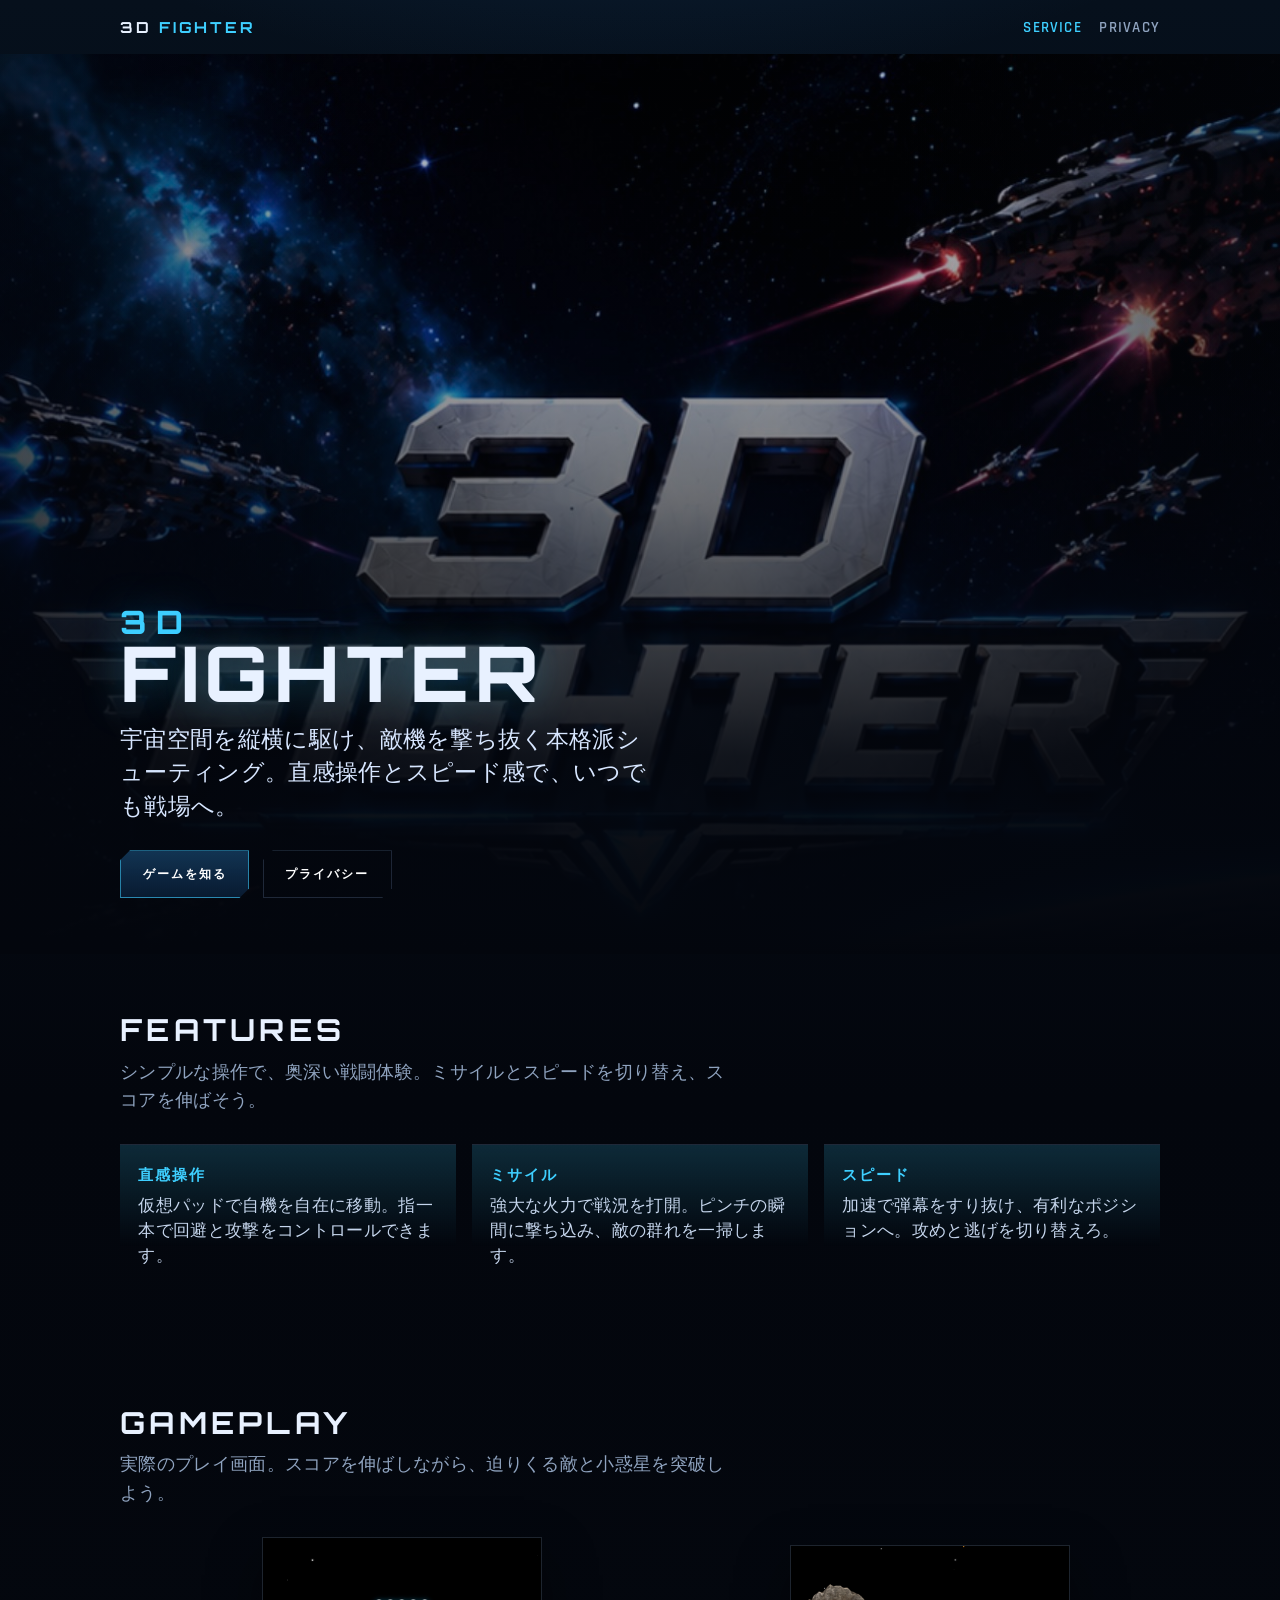
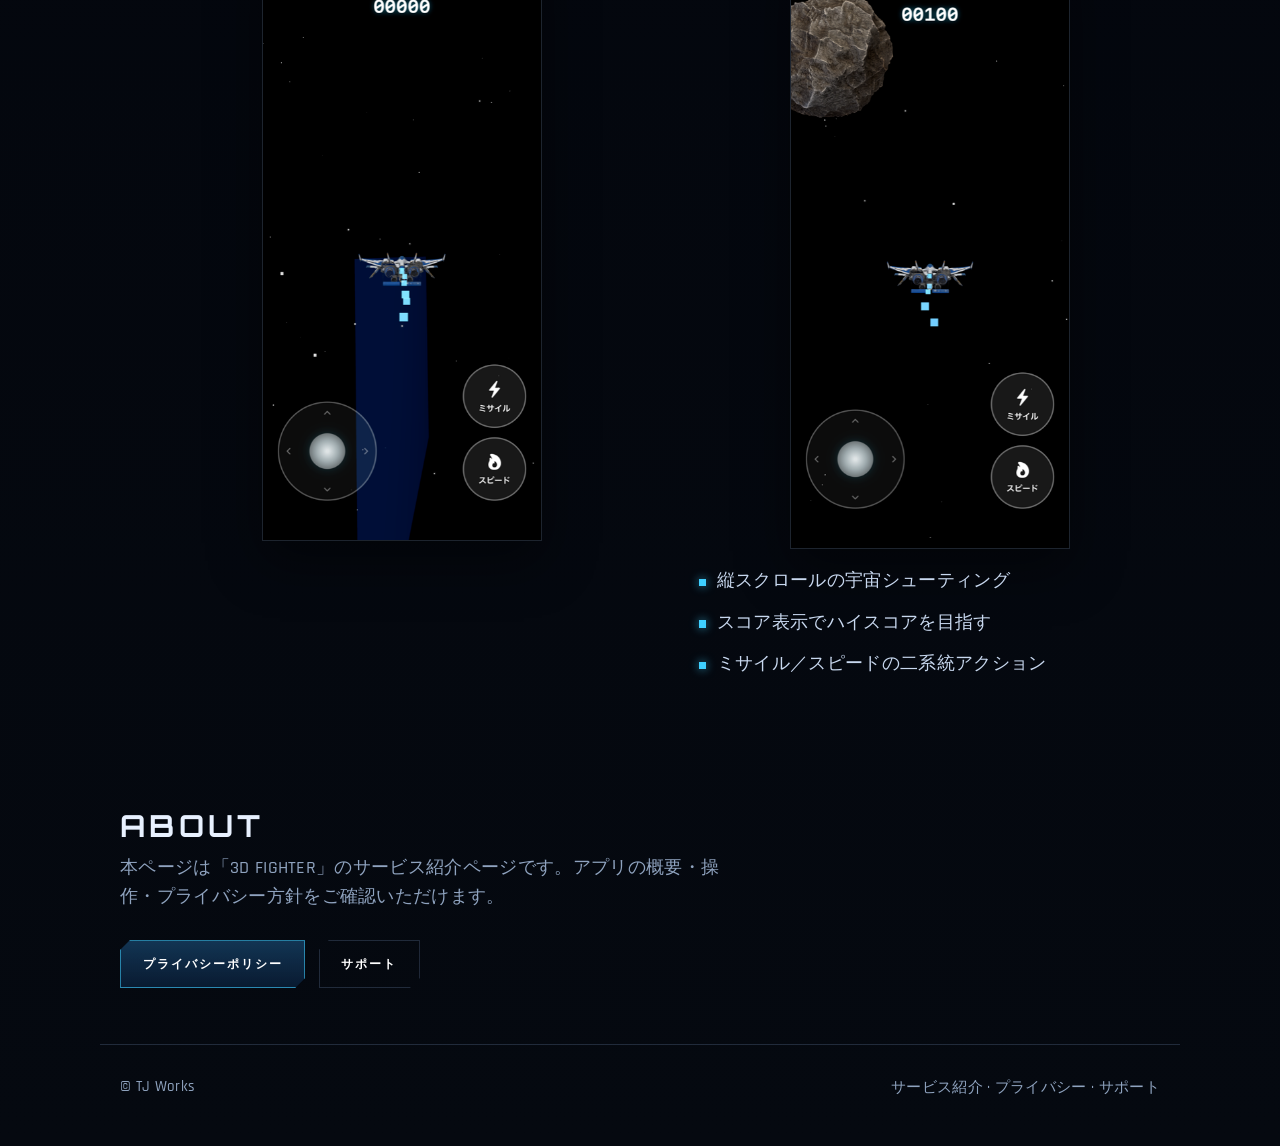
==== index.html @ 977a90ab "initial commit" ====
<!DOCTYPE html>
<html lang="ja">
<head>
  <meta charset="UTF-8">
  <meta name="viewport" content="width=device-width, initial-scale=1">
  <title>3D FIGHTER — サービス紹介</title>
  <meta name="description" content="3D FIGHTERは、宇宙を駆ける本格派シューティングゲームです。直感操作でミサイルとスピードを駆使し、敵機を撃ち抜け。">
  <meta property="og:title" content="3D FIGHTER — サービス紹介">
  <meta property="og:description" content="宇宙を駆ける本格派シューティング。3D FIGHTERのサービス紹介ページ。">
  <meta property="og:image" content="assets/title.jpg">
  <meta name="theme-color" content="#03060d">
  <link rel="preconnect" href="https://fonts.googleapis.com">
  <link rel="preconnect" href="https://fonts.gstatic.com" crossorigin>
  <link href="https://fonts.googleapis.com/css2?family=Orbitron:wght@600;700;800&family=Rajdhani:wght@500;600;700&display=swap" rel="stylesheet">
  <link rel="stylesheet" href="styles.css">
</head>
<body>
  <div class="stars" aria-hidden="true"></div>

  <header class="site-header">
    <a class="logo" href="index.html">3D <span>FIGHTER</span></a>
    <nav class="nav" aria-label="メイン">
      <a href="index.html" aria-current="page">Service</a>
      <a href="privacy.html">Privacy</a>
    </nav>
  </header>

  <main>
    <section class="hero" aria-label="サービス紹介">
      <div class="hero-media">
        <video
          autoplay
          muted
          loop
          playsinline
          poster="assets/title.jpg"
          aria-label="3D FIGHTER ゲームプレイ映像"
        >
          <source src="assets/gamerecord.mp4" type="video/mp4">
        </video>
      </div>
      <div class="hero-content">
        <h1 class="brand"><small>3D</small>FIGHTER</h1>
        <p class="lead">宇宙空間を縦横に駆け、敵機を撃ち抜く本格派シューティング。直感操作とスピード感で、いつでも戦場へ。</p>
        <div class="cta-row">
          <a class="btn" href="#features">ゲームを知る</a>
          <a class="btn btn-ghost" href="privacy.html">プライバシー</a>
        </div>
      </div>
    </section>

    <section class="section" id="features">
      <h2>Features</h2>
      <p>シンプルな操作で、奥深い戦闘体験。ミサイルとスピードを切り替え、スコアを伸ばそう。</p>
      <div class="features">
        <article class="feature">
          <h3>直感操作</h3>
          <p>仮想パッドで自機を自在に移動。指一本で回避と攻撃をコントロールできます。</p>
        </article>
        <article class="feature">
          <h3>ミサイル</h3>
          <p>強大な火力で戦況を打開。ピンチの瞬間に撃ち込み、敵の群れを一掃します。</p>
        </article>
        <article class="feature">
          <h3>スピード</h3>
          <p>加速で弾幕をすり抜け、有利なポジションへ。攻めと逃げを切り替えろ。</p>
        </article>
      </div>
    </section>

    <section class="section" id="gameplay">
      <h2>Gameplay</h2>
      <p>実際のプレイ画面。スコアを伸ばしながら、迫りくる敵と小惑星を突破しよう。</p>
      <div class="gallery">
        <div class="phone">
          <img src="assets/gameplay-1.png" alt="3D FIGHTERのプレイ画面。自機と操作UI">
        </div>
        <div class="gallery-copy">
          <div class="phone" style="margin-bottom: 1.25rem;">
            <img src="assets/gameplay-2.png" alt="3D FIGHTERのプレイ画面。小惑星と戦闘シーン">
          </div>
          <ul>
            <li>縦スクロールの宇宙シューティング</li>
            <li>スコア表示でハイスコアを目指す</li>
            <li>ミサイル／スピードの二系統アクション</li>
          </ul>
        </div>
      </div>
    </section>

    <section class="section" id="about">
      <h2>About</h2>
      <p>本ページは「3D FIGHTER」のサービス紹介ページです。アプリの概要・操作・プライバシー方針をご確認いただけます。</p>
      <div class="cta-row">
        <a class="btn" href="privacy.html">プライバシーポリシー</a>
        <a class="btn btn-ghost" href="mailto:support@corevista.jp">サポート</a>
      </div>
    </section>
  </main>

  <footer class="site-footer">
    <span>© TJ Works</span>
    <span>
      <a href="index.html">サービス紹介</a>
      ·
      <a href="privacy.html">プライバシー</a>
      ·
      <a href="mailto:support@corevista.jp">サポート</a>
    </span>
  </footer>
</body>
</html>
---- styles.css ----
:root {
  --bg-deep: #03060d;
  --bg-mid: #0a1424;
  --ink: #e8f1ff;
  --muted: #8fa3bf;
  --accent: #3ecfff;
  --accent-dim: rgba(62, 207, 255, 0.18);
  --line: rgba(160, 200, 255, 0.18);
  --panel: rgba(8, 16, 30, 0.72);
  --font-display: "Orbitron", "Segoe UI", sans-serif;
  --font-body: "Rajdhani", "Hiragino Sans", "Noto Sans JP", sans-serif;
  --max: 1080px;
}

*,
*::before,
*::after {
  box-sizing: border-box;
}

html {
  scroll-behavior: smooth;
}

body {
  margin: 0;
  min-height: 100vh;
  color: var(--ink);
  font-family: var(--font-body);
  font-weight: 500;
  letter-spacing: 0.02em;
  background:
    radial-gradient(1200px 600px at 50% -10%, rgba(40, 110, 180, 0.28), transparent 60%),
    radial-gradient(800px 400px at 80% 20%, rgba(20, 70, 140, 0.16), transparent 50%),
    linear-gradient(180deg, #06101c 0%, var(--bg-deep) 40%, #050910 100%);
  overflow-x: hidden;
}

img,
video {
  max-width: 100%;
  display: block;
}

a {
  color: var(--accent);
  text-decoration: none;
}

a:hover {
  text-decoration: underline;
}

.stars {
  position: fixed;
  inset: 0;
  pointer-events: none;
  z-index: 0;
  background-image:
    radial-gradient(1px 1px at 12% 18%, rgba(255, 255, 255, 0.7), transparent),
    radial-gradient(1px 1px at 28% 72%, rgba(255, 255, 255, 0.45), transparent),
    radial-gradient(1.5px 1.5px at 64% 34%, rgba(255, 255, 255, 0.55), transparent),
    radial-gradient(1px 1px at 78% 66%, rgba(255, 255, 255, 0.4), transparent),
    radial-gradient(1px 1px at 90% 22%, rgba(255, 255, 255, 0.5), transparent),
    radial-gradient(1px 1px at 46% 88%, rgba(255, 255, 255, 0.35), transparent);
  opacity: 0.55;
  animation: twinkle 8s ease-in-out infinite alternate;
}

@keyframes twinkle {
  from { opacity: 0.35; }
  to { opacity: 0.7; }
}

.site-header {
  position: relative;
  z-index: 2;
  display: flex;
  align-items: center;
  justify-content: space-between;
  gap: 1rem;
  max-width: var(--max);
  margin: 0 auto;
  padding: 1.1rem 1.25rem;
}

.logo {
  font-family: var(--font-display);
  font-weight: 700;
  font-size: 0.95rem;
  letter-spacing: 0.18em;
  color: var(--ink);
  text-decoration: none;
}

.logo span {
  color: var(--accent);
}

.nav {
  display: flex;
  gap: 1.1rem;
  font-size: 0.95rem;
  font-weight: 600;
  letter-spacing: 0.08em;
  text-transform: uppercase;
}

.nav a {
  color: var(--muted);
  text-decoration: none;
}

.nav a:hover,
.nav a[aria-current="page"] {
  color: var(--accent);
}

.hero {
  position: relative;
  z-index: 1;
  min-height: 100svh;
  display: grid;
  align-items: end;
  overflow: hidden;
}

.hero-media {
  position: absolute;
  inset: 0;
  z-index: 0;
}

.hero-media video,
.hero-media img {
  width: 100%;
  height: 100%;
  object-fit: cover;
  object-position: center top;
}

.hero-media::after {
  content: "";
  position: absolute;
  inset: 0;
  background:
    linear-gradient(180deg, rgba(3, 6, 13, 0.25) 0%, rgba(3, 6, 13, 0.35) 35%, rgba(3, 6, 13, 0.92) 78%, var(--bg-deep) 100%),
    linear-gradient(90deg, rgba(3, 6, 13, 0.45), transparent 30%, transparent 70%, rgba(3, 6, 13, 0.45));
}

.hero-content {
  position: relative;
  z-index: 1;
  max-width: var(--max);
  width: 100%;
  margin: 0 auto;
  padding: 2rem 1.25rem 3.5rem;
  animation: rise 1s ease-out both;
}

@keyframes rise {
  from {
    opacity: 0;
    transform: translateY(28px);
  }
  to {
    opacity: 1;
    transform: translateY(0);
  }
}

.brand {
  margin: 0 0 0.85rem;
  font-family: var(--font-display);
  font-size: clamp(2.4rem, 9vw, 4.8rem);
  font-weight: 800;
  line-height: 0.95;
  letter-spacing: 0.08em;
  text-shadow: 0 0 40px rgba(62, 207, 255, 0.35);
}

.brand small {
  display: block;
  font-size: 0.42em;
  letter-spacing: 0.28em;
  color: var(--accent);
}

.lead {
  max-width: 34rem;
  margin: 0 0 1.6rem;
  font-size: clamp(1.15rem, 3.2vw, 1.45rem);
  line-height: 1.45;
  color: #d7e6ff;
}

.cta-row {
  display: flex;
  flex-wrap: wrap;
  gap: 0.85rem;
}

.btn {
  display: inline-flex;
  align-items: center;
  justify-content: center;
  min-height: 3rem;
  padding: 0.7rem 1.35rem;
  border: 1px solid rgba(62, 207, 255, 0.55);
  background: linear-gradient(180deg, rgba(30, 90, 140, 0.55), rgba(10, 30, 55, 0.85));
  color: #fff;
  font-family: var(--font-display);
  font-size: 0.78rem;
  font-weight: 600;
  letter-spacing: 0.16em;
  text-decoration: none;
  text-transform: uppercase;
  clip-path: polygon(10px 0, 100% 0, 100% calc(100% - 10px), calc(100% - 10px) 100%, 0 100%, 0 10px);
  transition: transform 0.2s ease, box-shadow 0.2s ease, background 0.2s ease;
}

.btn:hover {
  transform: translateY(-2px);
  text-decoration: none;
  box-shadow: 0 8px 28px rgba(62, 207, 255, 0.22);
  background: linear-gradient(180deg, rgba(40, 120, 180, 0.7), rgba(12, 40, 70, 0.9));
}

.btn-ghost {
  background: transparent;
  border-color: var(--line);
}

.section {
  position: relative;
  z-index: 1;
  max-width: var(--max);
  margin: 0 auto;
  padding: 3.5rem 1.25rem;
}

.section h2 {
  margin: 0 0 0.65rem;
  font-family: var(--font-display);
  font-size: clamp(1.35rem, 4vw, 1.9rem);
  letter-spacing: 0.14em;
  text-transform: uppercase;
}

.section > p {
  margin: 0 0 1.8rem;
  max-width: 38rem;
  color: var(--muted);
  font-size: 1.15rem;
  line-height: 1.55;
}

.features {
  display: grid;
  gap: 1rem;
}

@media (min-width: 720px) {
  .features {
    grid-template-columns: repeat(3, 1fr);
  }
}

.feature {
  padding: 1.25rem 1.15rem 1.35rem;
  border-top: 1px solid var(--line);
  background: linear-gradient(180deg, var(--accent-dim), transparent 70%);
  animation: fade-up 0.8s ease both;
}

.feature:nth-child(2) { animation-delay: 0.1s; }
.feature:nth-child(3) { animation-delay: 0.2s; }

@keyframes fade-up {
  from {
    opacity: 0;
    transform: translateY(16px);
  }
  to {
    opacity: 1;
    transform: translateY(0);
  }
}

.feature h3 {
  margin: 0 0 0.45rem;
  font-family: var(--font-display);
  font-size: 0.95rem;
  letter-spacing: 0.12em;
  text-transform: uppercase;
  color: var(--accent);
}

.feature p {
  margin: 0;
  color: #c5d5ec;
  font-size: 1.05rem;
  line-height: 1.5;
}

.gallery {
  display: grid;
  gap: 1rem;
}

@media (min-width: 760px) {
  .gallery {
    grid-template-columns: 1.1fr 0.9fr;
    align-items: start;
  }
}

.phone {
  position: relative;
  margin: 0 auto;
  max-width: 280px;
  border: 1px solid var(--line);
  background: #000;
  overflow: hidden;
  box-shadow: 0 20px 50px rgba(0, 0, 0, 0.45);
  animation: fade-up 0.9s ease both;
}

.phone img {
  width: 100%;
  aspect-ratio: 9 / 19.5;
  object-fit: cover;
  object-position: center top;
}

.gallery-copy {
  padding-top: 0.5rem;
}

.gallery-copy ul {
  margin: 0;
  padding: 0;
  list-style: none;
}

.gallery-copy li {
  position: relative;
  margin-bottom: 1rem;
  padding-left: 1.1rem;
  color: #c8d8ef;
  font-size: 1.1rem;
  line-height: 1.45;
}

.gallery-copy li::before {
  content: "";
  position: absolute;
  left: 0;
  top: 0.55em;
  width: 0.45rem;
  height: 0.45rem;
  background: var(--accent);
  box-shadow: 0 0 10px rgba(62, 207, 255, 0.7);
}

.site-footer {
  position: relative;
  z-index: 1;
  max-width: var(--max);
  margin: 0 auto;
  padding: 2rem 1.25rem 3rem;
  border-top: 1px solid var(--line);
  color: var(--muted);
  font-size: 0.95rem;
  display: flex;
  flex-wrap: wrap;
  gap: 0.75rem 1.5rem;
  justify-content: space-between;
}

.site-footer a {
  color: var(--muted);
}

.site-footer a:hover {
  color: var(--accent);
}

/* Privacy page */
.page-hero {
  position: relative;
  z-index: 1;
  max-width: var(--max);
  margin: 0 auto;
  padding: 2.5rem 1.25rem 1rem;
  animation: rise 0.8s ease both;
}

.page-hero h1 {
  margin: 0 0 0.6rem;
  font-family: var(--font-display);
  font-size: clamp(1.7rem, 5vw, 2.5rem);
  letter-spacing: 0.12em;
  text-transform: uppercase;
}

.page-hero p {
  margin: 0;
  max-width: 36rem;
  color: var(--muted);
  font-size: 1.15rem;
  line-height: 1.5;
}

.policy {
  position: relative;
  z-index: 1;
  max-width: 760px;
  margin: 0 auto;
  padding: 1.5rem 1.25rem 3.5rem;
}

.policy article {
  padding: 1.5rem 0;
  border-top: 1px solid var(--line);
  animation: fade-up 0.7s ease both;
}

.policy h2 {
  margin: 0 0 0.7rem;
  font-family: var(--font-display);
  font-size: 1rem;
  letter-spacing: 0.12em;
  text-transform: uppercase;
  color: var(--accent);
}

.policy p,
.policy li {
  color: #c5d5ec;
  font-size: 1.08rem;
  line-height: 1.65;
}

.policy p {
  margin: 0 0 0.8rem;
}

.policy ul {
  margin: 0;
  padding-left: 1.2rem;
}

.policy li + li {
  margin-top: 0.35rem;
}

.updated {
  display: inline-block;
  margin-top: 0.8rem;
  padding: 0.35rem 0.7rem;
  border: 1px solid var(--line);
  color: var(--muted);
  font-size: 0.9rem;
  letter-spacing: 0.06em;
}

@media (prefers-reduced-motion: reduce) {
  *,
  *::before,
  *::after {
    animation: none !important;
    transition: none !important;
  }

  html {
    scroll-behavior: auto;
  }
}
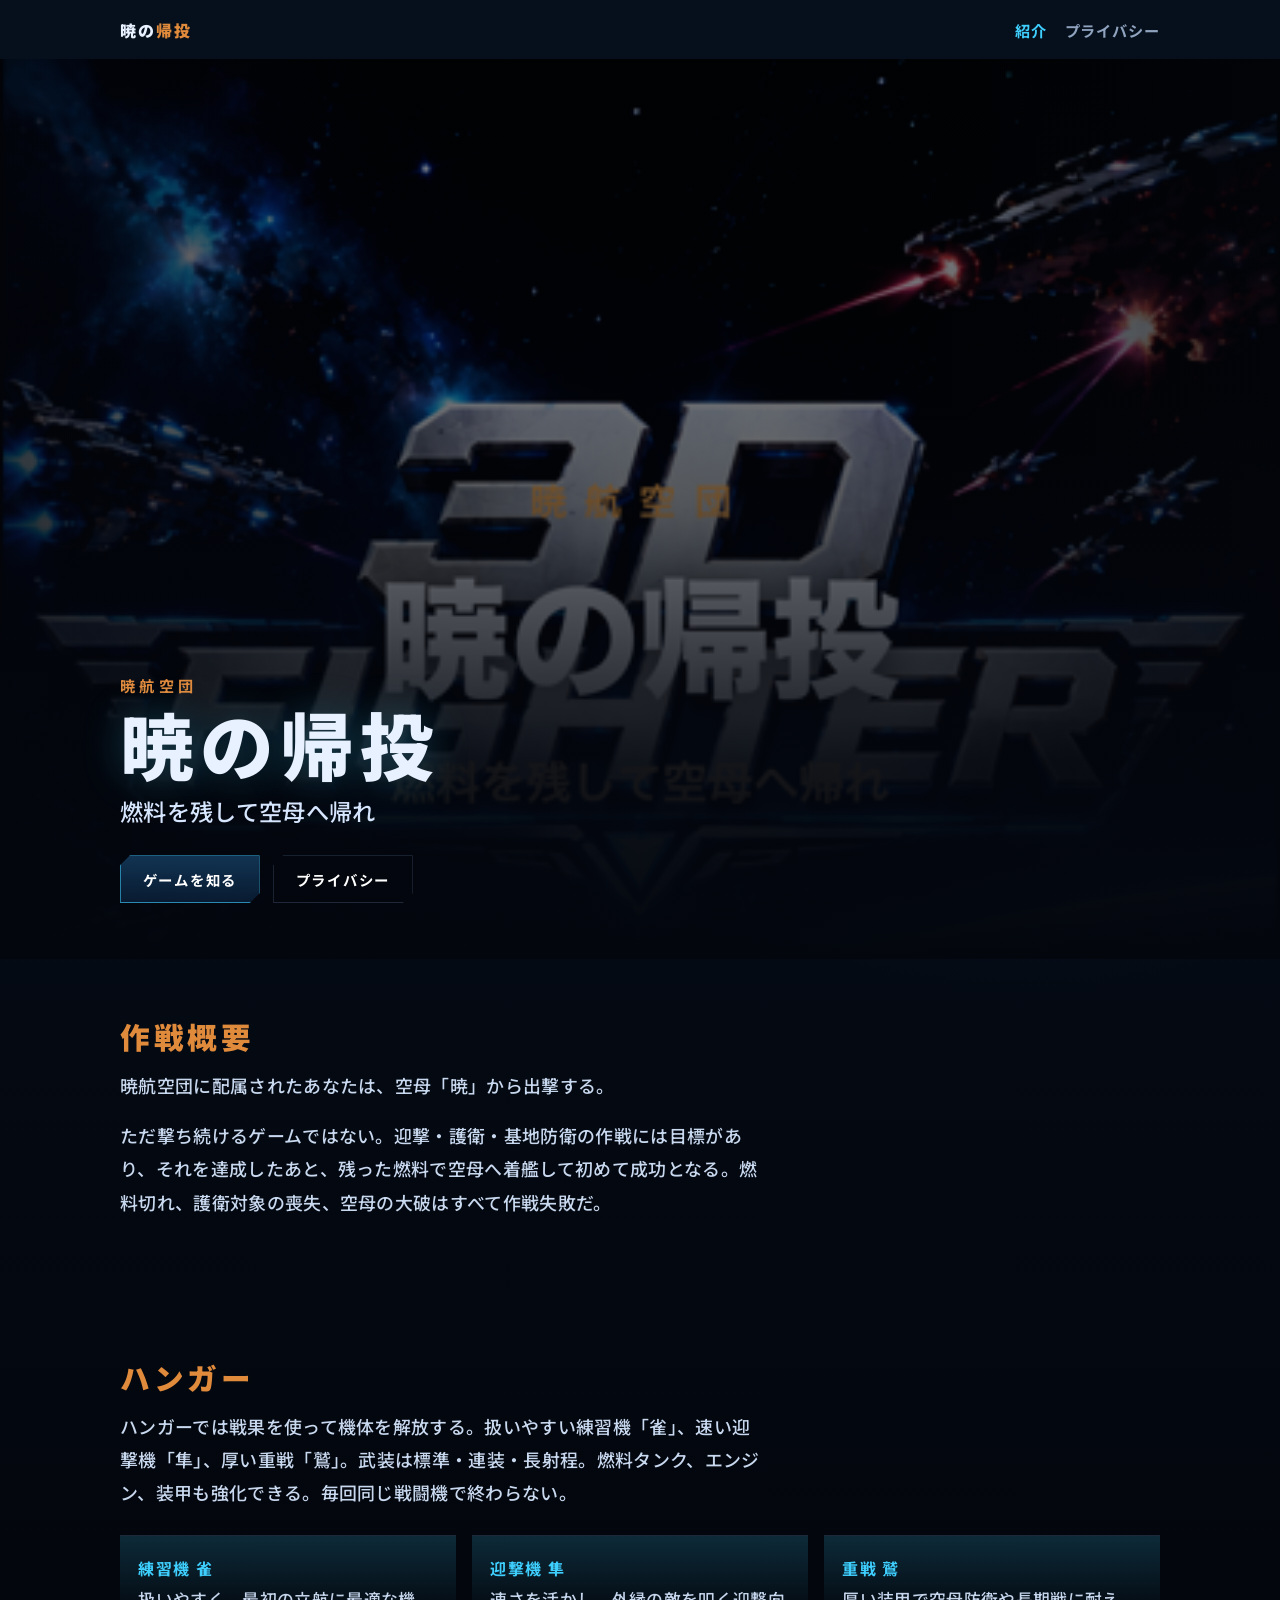
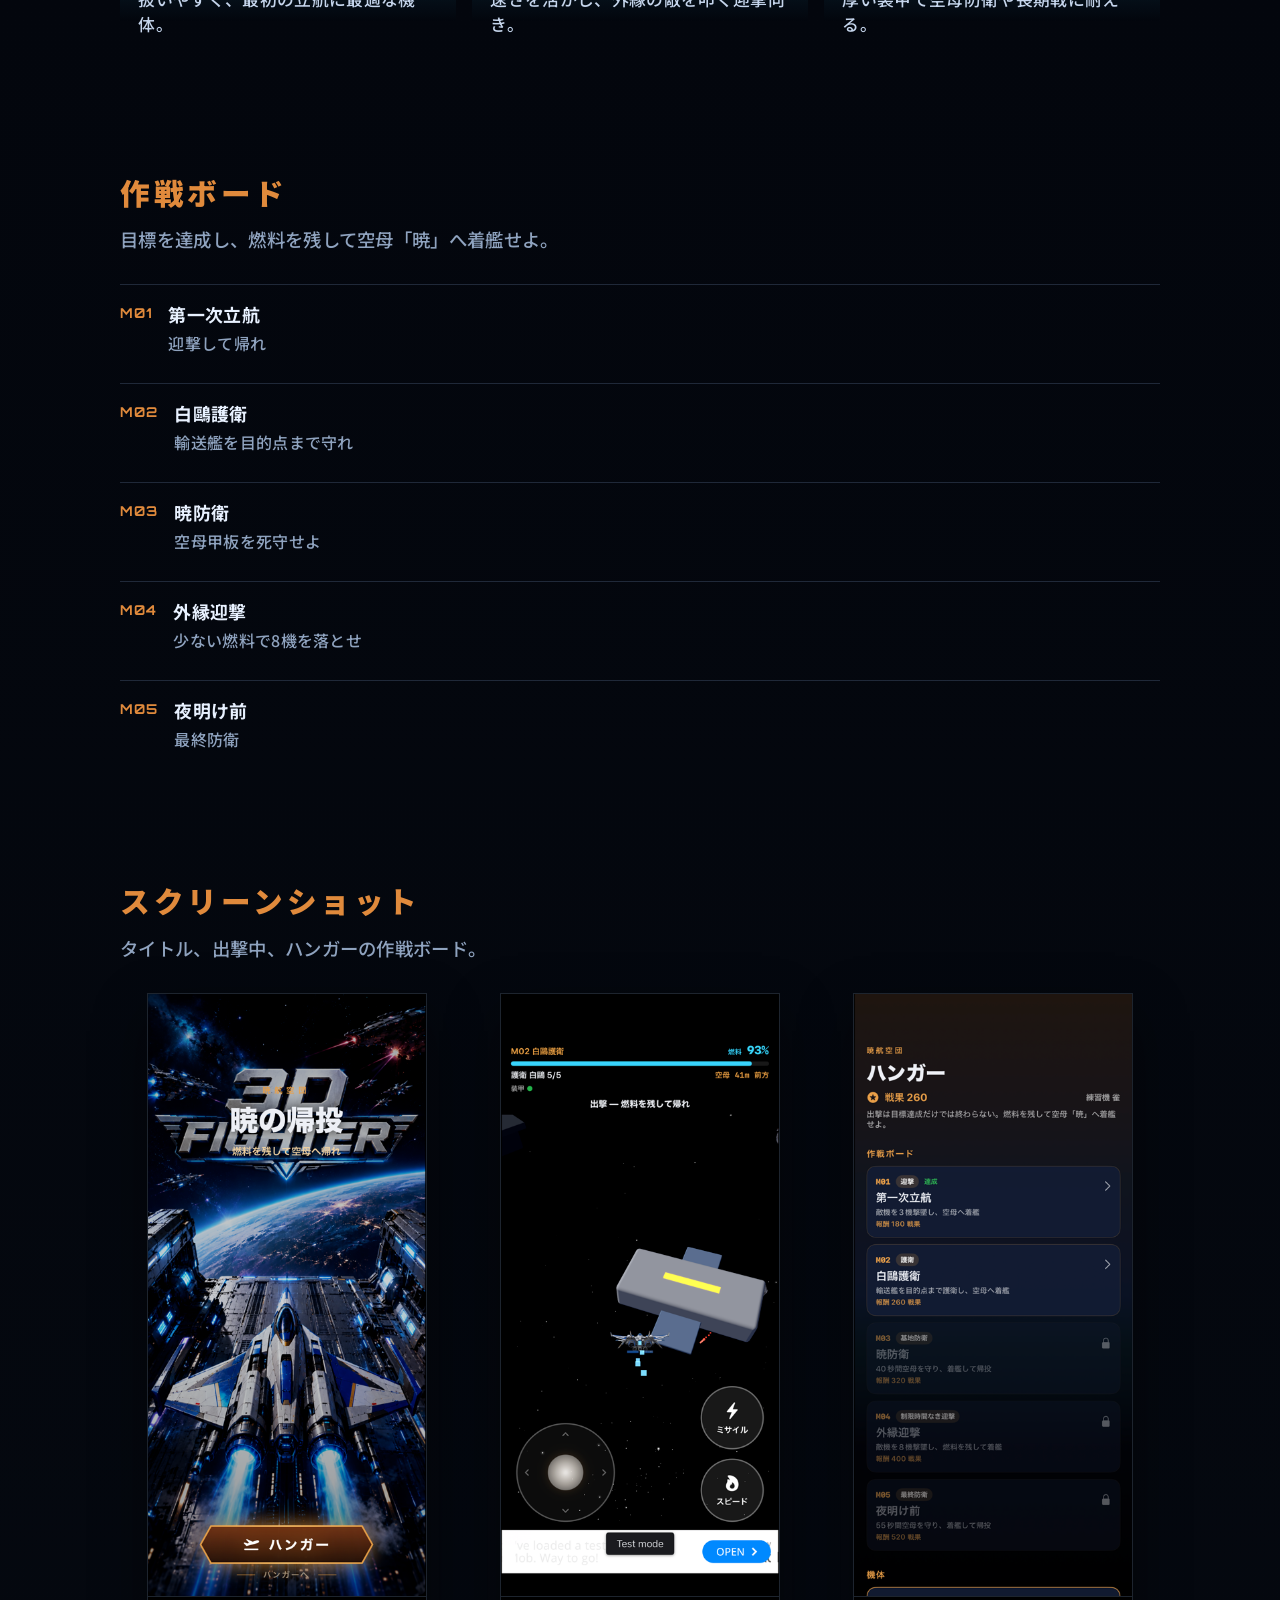
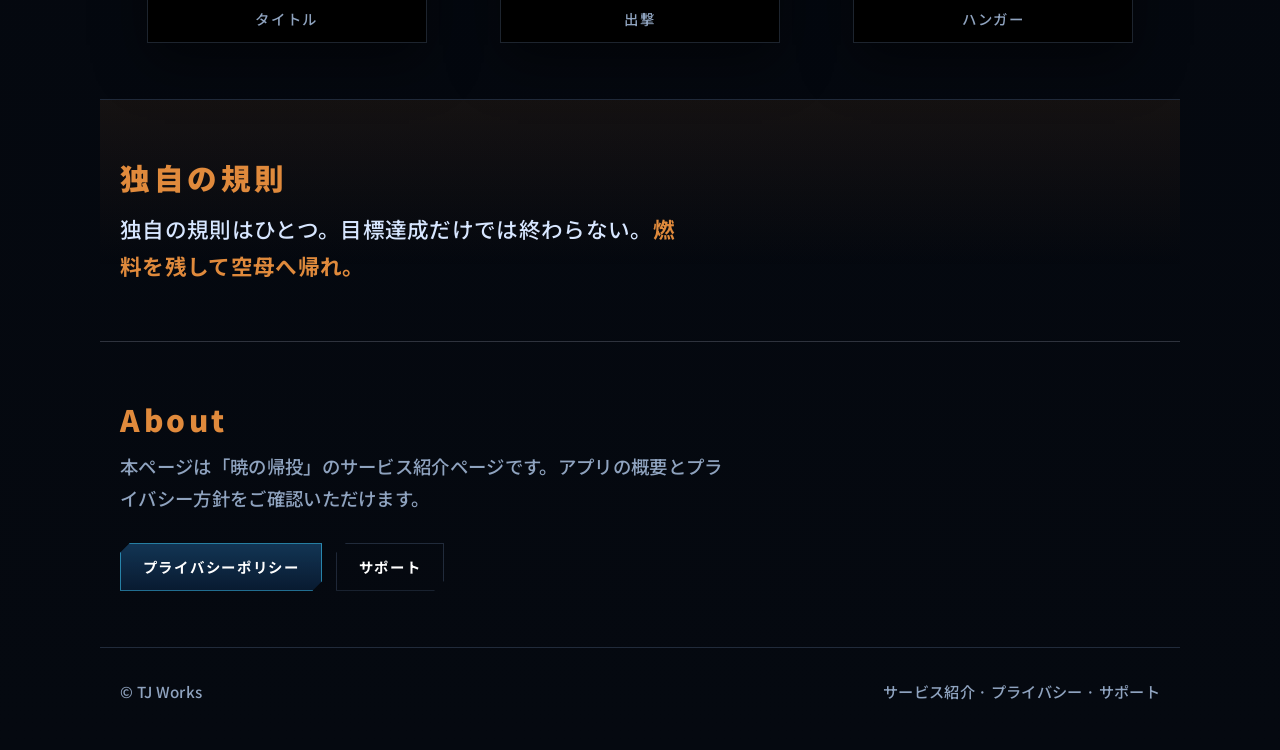
==== commit 472be977: "update" ====
--- a/index.html
+++ b/index.html
@@ -3,94 +3,142 @@
 <head>
   <meta charset="UTF-8">
   <meta name="viewport" content="width=device-width, initial-scale=1">
-  <title>3D FIGHTER — サービス紹介</title>
-  <meta name="description" content="3D FIGHTERは、宇宙を駆ける本格派シューティングゲームです。直感操作でミサイルとスピードを駆使し、敵機を撃ち抜け。">
-  <meta property="og:title" content="3D FIGHTER — サービス紹介">
-  <meta property="og:description" content="宇宙を駆ける本格派シューティング。3D FIGHTERのサービス紹介ページ。">
-  <meta property="og:image" content="assets/title.jpg">
+  <title>暁の帰投 — サービス紹介</title>
+  <meta name="description" content="暁の帰投。燃料を残して空母へ帰れ。暁航空団に配属されたあなたは、空母「暁」から出撃する。迎撃・護衛・基地防衛のあと、着艦して初めて成功となる作戦型フライトシューティング。">
+  <meta property="og:title" content="暁の帰投 — サービス紹介">
+  <meta property="og:description" content="燃料を残して空母へ帰れ。目標達成だけでは終わらない、作戦型フライトシューティング。">
+  <meta property="og:image" content="assets/hero.jpg">
   <meta name="theme-color" content="#03060d">
   <link rel="preconnect" href="https://fonts.googleapis.com">
   <link rel="preconnect" href="https://fonts.gstatic.com" crossorigin>
-  <link href="https://fonts.googleapis.com/css2?family=Orbitron:wght@600;700;800&family=Rajdhani:wght@500;600;700&display=swap" rel="stylesheet">
+  <link href="https://fonts.googleapis.com/css2?family=Noto+Sans+JP:wght@500;700;900&family=Orbitron:wght@600;700;800&family=Rajdhani:wght@500;600;700&display=swap" rel="stylesheet">
   <link rel="stylesheet" href="styles.css">
 </head>
 <body>
   <div class="stars" aria-hidden="true"></div>
 
   <header class="site-header">
-    <a class="logo" href="index.html">3D <span>FIGHTER</span></a>
+    <a class="logo" href="index.html">暁の<span>帰投</span></a>
     <nav class="nav" aria-label="メイン">
-      <a href="index.html" aria-current="page">Service</a>
-      <a href="privacy.html">Privacy</a>
+      <a href="index.html" aria-current="page">紹介</a>
+      <a href="privacy.html">プライバシー</a>
     </nav>
   </header>
 
   <main>
     <section class="hero" aria-label="サービス紹介">
       <div class="hero-media">
-        <video
-          autoplay
-          muted
-          loop
-          playsinline
-          poster="assets/title.jpg"
-          aria-label="3D FIGHTER ゲームプレイ映像"
-        >
-          <source src="assets/gamerecord.mp4" type="video/mp4">
-        </video>
+        <img src="assets/out1.png" alt="暁の帰投 タイトル画面。空母甲板からの出撃シーン">
       </div>
       <div class="hero-content">
-        <h1 class="brand"><small>3D</small>FIGHTER</h1>
-        <p class="lead">宇宙空間を縦横に駆け、敵機を撃ち抜く本格派シューティング。直感操作とスピード感で、いつでも戦場へ。</p>
+        <p class="eyebrow">暁航空団</p>
+        <h1 class="brand-jp">暁の帰投</h1>
+        <p class="lead">燃料を残して空母へ帰れ</p>
         <div class="cta-row">
-          <a class="btn" href="#features">ゲームを知る</a>
+          <a class="btn" href="#story">ゲームを知る</a>
           <a class="btn btn-ghost" href="privacy.html">プライバシー</a>
         </div>
       </div>
     </section>
 
-    <section class="section" id="features">
-      <h2>Features</h2>
-      <p>シンプルな操作で、奥深い戦闘体験。ミサイルとスピードを切り替え、スコアを伸ばそう。</p>
+    <section class="section" id="story">
+      <h2>作戦概要</h2>
+      <div class="prose">
+        <p>暁航空団に配属されたあなたは、空母「暁」から出撃する。</p>
+        <p>ただ撃ち続けるゲームではない。迎撃・護衛・基地防衛の作戦には目標があり、それを達成したあと、残った燃料で空母へ着艦して初めて成功となる。燃料切れ、護衛対象の喪失、空母の大破はすべて作戦失敗だ。</p>
+      </div>
+    </section>
+
+    <section class="section" id="hangar">
+      <h2>ハンガー</h2>
+      <div class="prose">
+        <p>ハンガーでは戦果を使って機体を解放する。扱いやすい練習機「雀」、速い迎撃機「隼」、厚い重戦「鷲」。武装は標準・連装・長射程。燃料タンク、エンジン、装甲も強化できる。毎回同じ戦闘機で終わらない。</p>
+      </div>
       <div class="features">
         <article class="feature">
-          <h3>直感操作</h3>
-          <p>仮想パッドで自機を自在に移動。指一本で回避と攻撃をコントロールできます。</p>
+          <h3>練習機 雀</h3>
+          <p>扱いやすく、最初の立航に最適な機体。</p>
         </article>
         <article class="feature">
-          <h3>ミサイル</h3>
-          <p>強大な火力で戦況を打開。ピンチの瞬間に撃ち込み、敵の群れを一掃します。</p>
+          <h3>迎撃機 隼</h3>
+          <p>速さを活かし、外縁の敵を叩く迎撃向き。</p>
         </article>
         <article class="feature">
-          <h3>スピード</h3>
-          <p>加速で弾幕をすり抜け、有利なポジションへ。攻めと逃げを切り替えろ。</p>
+          <h3>重戦 鷲</h3>
+          <p>厚い装甲で空母防衛や長期戦に耐える。</p>
         </article>
       </div>
     </section>
 
-    <section class="section" id="gameplay">
-      <h2>Gameplay</h2>
-      <p>実際のプレイ画面。スコアを伸ばしながら、迫りくる敵と小惑星を突破しよう。</p>
-      <div class="gallery">
-        <div class="phone">
-          <img src="assets/gameplay-1.png" alt="3D FIGHTERのプレイ画面。自機と操作UI">
-        </div>
-        <div class="gallery-copy">
-          <div class="phone" style="margin-bottom: 1.25rem;">
-            <img src="assets/gameplay-2.png" alt="3D FIGHTERのプレイ画面。小惑星と戦闘シーン">
+    <section class="section" id="missions">
+      <h2>作戦ボード</h2>
+      <p>目標を達成し、燃料を残して空母「暁」へ着艦せよ。</p>
+      <ul class="mission-list">
+        <li>
+          <span class="mission-id">M01</span>
+          <div>
+            <strong>第一次立航</strong>
+            <span>迎撃して帰れ</span>
           </div>
-          <ul>
-            <li>縦スクロールの宇宙シューティング</li>
-            <li>スコア表示でハイスコアを目指す</li>
-            <li>ミサイル／スピードの二系統アクション</li>
-          </ul>
-        </div>
+        </li>
+        <li>
+          <span class="mission-id">M02</span>
+          <div>
+            <strong>白鷗護衛</strong>
+            <span>輸送艦を目的点まで守れ</span>
+          </div>
+        </li>
+        <li>
+          <span class="mission-id">M03</span>
+          <div>
+            <strong>暁防衛</strong>
+            <span>空母甲板を死守せよ</span>
+          </div>
+        </li>
+        <li>
+          <span class="mission-id">M04</span>
+          <div>
+            <strong>外縁迎撃</strong>
+            <span>少ない燃料で8機を落とせ</span>
+          </div>
+        </li>
+        <li>
+          <span class="mission-id">M05</span>
+          <div>
+            <strong>夜明け前</strong>
+            <span>最終防衛</span>
+          </div>
+        </li>
+      </ul>
+    </section>
+
+    <section class="section" id="screens">
+      <h2>スクリーンショット</h2>
+      <p>タイトル、出撃中、ハンガーの作戦ボード。</p>
+      <div class="shot-grid">
+        <figure class="phone">
+          <img src="assets/out1.png" alt="暁の帰投 タイトル画面">
+          <figcaption>タイトル</figcaption>
+        </figure>
+        <figure class="phone">
+          <img src="assets/out2.png" alt="暁の帰投 プレイ画面。白鷗護衛ミッション">
+          <figcaption>出撃</figcaption>
+        </figure>
+        <figure class="phone">
+          <img src="assets/out3.png" alt="暁の帰投 ハンガーと作戦ボード">
+          <figcaption>ハンガー</figcaption>
+        </figure>
       </div>
+    </section>
+
+    <section class="section rule" id="rule">
+      <h2>独自の規則</h2>
+      <p class="rule-text">独自の規則はひとつ。目標達成だけでは終わらない。<strong>燃料を残して空母へ帰れ。</strong></p>
     </section>
 
     <section class="section" id="about">
       <h2>About</h2>
-      <p>本ページは「3D FIGHTER」のサービス紹介ページです。アプリの概要・操作・プライバシー方針をご確認いただけます。</p>
+      <p>本ページは「暁の帰投」のサービス紹介ページです。アプリの概要とプライバシー方針をご確認いただけます。</p>
       <div class="cta-row">
         <a class="btn" href="privacy.html">プライバシーポリシー</a>
         <a class="btn btn-ghost" href="mailto:support@corevista.jp">サポート</a>
--- a/styles.css
+++ b/styles.css
@@ -4,11 +4,13 @@
   --ink: #e8f1ff;
   --muted: #8fa3bf;
   --accent: #3ecfff;
+  --warm: #e08a3c;
   --accent-dim: rgba(62, 207, 255, 0.18);
   --line: rgba(160, 200, 255, 0.18);
   --panel: rgba(8, 16, 30, 0.72);
   --font-display: "Orbitron", "Segoe UI", sans-serif;
-  --font-body: "Rajdhani", "Hiragino Sans", "Noto Sans JP", sans-serif;
+  --font-jp: "Noto Sans JP", "Hiragino Sans", "Yu Gothic", sans-serif;
+  --font-body: "Noto Sans JP", "Rajdhani", "Hiragino Sans", sans-serif;
   --max: 1080px;
 }
 
@@ -85,25 +87,24 @@
 }
 
 .logo {
-  font-family: var(--font-display);
-  font-weight: 700;
-  font-size: 0.95rem;
-  letter-spacing: 0.18em;
+  font-family: var(--font-jp);
+  font-weight: 900;
+  font-size: 1rem;
+  letter-spacing: 0.12em;
   color: var(--ink);
   text-decoration: none;
 }
 
 .logo span {
-  color: var(--accent);
+  color: var(--warm);
 }
 
 .nav {
   display: flex;
   gap: 1.1rem;
   font-size: 0.95rem;
-  font-weight: 600;
-  letter-spacing: 0.08em;
-  text-transform: uppercase;
+  font-weight: 700;
+  letter-spacing: 0.06em;
 }
 
 .nav a {
@@ -169,28 +170,30 @@
   }
 }
 
-.brand {
-  margin: 0 0 0.85rem;
-  font-family: var(--font-display);
-  font-size: clamp(2.4rem, 9vw, 4.8rem);
-  font-weight: 800;
-  line-height: 0.95;
+.eyebrow {
+  margin: 0 0 0.55rem;
+  font-family: var(--font-jp);
+  font-size: 0.95rem;
+  font-weight: 700;
+  letter-spacing: 0.28em;
+  color: var(--warm);
+}
+
+.brand-jp {
+  margin: 0 0 0.7rem;
+  font-family: var(--font-jp);
+  font-size: clamp(2.6rem, 10vw, 4.6rem);
+  font-weight: 900;
+  line-height: 1.05;
   letter-spacing: 0.08em;
-  text-shadow: 0 0 40px rgba(62, 207, 255, 0.35);
-}
-
-.brand small {
-  display: block;
-  font-size: 0.42em;
-  letter-spacing: 0.28em;
-  color: var(--accent);
+  text-shadow: 0 0 40px rgba(62, 207, 255, 0.28);
 }
 
 .lead {
   max-width: 34rem;
   margin: 0 0 1.6rem;
   font-size: clamp(1.15rem, 3.2vw, 1.45rem);
-  line-height: 1.45;
+  line-height: 1.55;
   color: #d7e6ff;
 }
 
@@ -209,12 +212,11 @@
   border: 1px solid rgba(62, 207, 255, 0.55);
   background: linear-gradient(180deg, rgba(30, 90, 140, 0.55), rgba(10, 30, 55, 0.85));
   color: #fff;
-  font-family: var(--font-display);
-  font-size: 0.78rem;
-  font-weight: 600;
-  letter-spacing: 0.16em;
+  font-family: var(--font-jp);
+  font-size: 0.9rem;
+  font-weight: 700;
+  letter-spacing: 0.12em;
   text-decoration: none;
-  text-transform: uppercase;
   clip-path: polygon(10px 0, 100% 0, 100% calc(100% - 10px), calc(100% - 10px) 100%, 0 100%, 0 10px);
   transition: transform 0.2s ease, box-shadow 0.2s ease, background 0.2s ease;
 }
@@ -241,10 +243,11 @@
 
 .section h2 {
   margin: 0 0 0.65rem;
-  font-family: var(--font-display);
-  font-size: clamp(1.35rem, 4vw, 1.9rem);
-  letter-spacing: 0.14em;
-  text-transform: uppercase;
+  font-family: var(--font-jp);
+  font-size: clamp(1.35rem, 4vw, 1.85rem);
+  font-weight: 900;
+  letter-spacing: 0.12em;
+  color: var(--warm);
 }
 
 .section > p {
@@ -252,7 +255,23 @@
   max-width: 38rem;
   color: var(--muted);
   font-size: 1.15rem;
-  line-height: 1.55;
+  line-height: 1.7;
+}
+
+.prose {
+  max-width: 40rem;
+  margin-bottom: 1.6rem;
+}
+
+.prose p {
+  margin: 0 0 1.1rem;
+  color: #c8d8ef;
+  font-size: 1.12rem;
+  line-height: 1.85;
+}
+
+.prose p:last-child {
+  margin-bottom: 0;
 }
 
 .features {
@@ -289,10 +308,10 @@
 
 .feature h3 {
   margin: 0 0 0.45rem;
-  font-family: var(--font-display);
-  font-size: 0.95rem;
-  letter-spacing: 0.12em;
-  text-transform: uppercase;
+  font-family: var(--font-jp);
+  font-size: 1rem;
+  font-weight: 700;
+  letter-spacing: 0.08em;
   color: var(--accent);
 }
 
@@ -303,21 +322,69 @@
   line-height: 1.5;
 }
 
-.gallery {
+.mission-list {
+  margin: 0;
+  padding: 0;
+  list-style: none;
   display: grid;
+  gap: 0.75rem;
+}
+
+.mission-list li {
+  display: grid;
+  grid-template-columns: auto 1fr;
   gap: 1rem;
+  align-items: start;
+  padding: 1rem 0;
+  border-top: 1px solid var(--line);
+  animation: fade-up 0.7s ease both;
+}
+
+.mission-list li:nth-child(2) { animation-delay: 0.05s; }
+.mission-list li:nth-child(3) { animation-delay: 0.1s; }
+.mission-list li:nth-child(4) { animation-delay: 0.15s; }
+.mission-list li:nth-child(5) { animation-delay: 0.2s; }
+
+.mission-id {
+  font-family: var(--font-display);
+  font-size: 0.85rem;
+  font-weight: 700;
+  letter-spacing: 0.08em;
+  color: var(--warm);
+  padding-top: 0.15rem;
+}
+
+.mission-list strong {
+  display: block;
+  margin-bottom: 0.25rem;
+  font-size: 1.12rem;
+  font-weight: 700;
+  color: var(--ink);
+}
+
+.mission-list span:not(.mission-id) {
+  color: var(--muted);
+  font-size: 1rem;
+  line-height: 1.5;
+}
+
+.shot-grid {
+  display: grid;
+  gap: 1.25rem;
+  justify-items: center;
 }
 
 @media (min-width: 760px) {
-  .gallery {
-    grid-template-columns: 1.1fr 0.9fr;
+  .shot-grid {
+    grid-template-columns: repeat(3, 1fr);
     align-items: start;
   }
 }
 
 .phone {
   position: relative;
-  margin: 0 auto;
+  margin: 0;
+  width: 100%;
   max-width: 280px;
   border: 1px solid var(--line);
   background: #000;
@@ -326,6 +393,9 @@
   animation: fade-up 0.9s ease both;
 }
 
+.phone:nth-child(2) { animation-delay: 0.1s; }
+.phone:nth-child(3) { animation-delay: 0.2s; }
+
 .phone img {
   width: 100%;
   aspect-ratio: 9 / 19.5;
@@ -333,34 +403,31 @@
   object-position: center top;
 }
 
-.gallery-copy {
-  padding-top: 0.5rem;
-}
-
-.gallery-copy ul {
-  margin: 0;
-  padding: 0;
-  list-style: none;
-}
-
-.gallery-copy li {
-  position: relative;
-  margin-bottom: 1rem;
-  padding-left: 1.1rem;
-  color: #c8d8ef;
-  font-size: 1.1rem;
-  line-height: 1.45;
-}
-
-.gallery-copy li::before {
-  content: "";
-  position: absolute;
-  left: 0;
-  top: 0.55em;
-  width: 0.45rem;
-  height: 0.45rem;
-  background: var(--accent);
-  box-shadow: 0 0 10px rgba(62, 207, 255, 0.7);
+.phone figcaption {
+  padding: 0.65rem 0.75rem 0.85rem;
+  border-top: 1px solid var(--line);
+  color: var(--muted);
+  font-size: 0.9rem;
+  letter-spacing: 0.12em;
+  text-align: center;
+}
+
+.rule {
+  border-top: 1px solid var(--line);
+  border-bottom: 1px solid var(--line);
+  background: linear-gradient(180deg, rgba(224, 138, 60, 0.08), transparent 70%);
+}
+
+.rule-text {
+  max-width: 36rem !important;
+  margin-bottom: 0 !important;
+  color: #d7e6ff !important;
+  font-size: clamp(1.15rem, 3vw, 1.35rem) !important;
+  line-height: 1.75 !important;
+}
+
+.rule-text strong {
+  color: var(--warm);
 }
 
 .site-footer {
